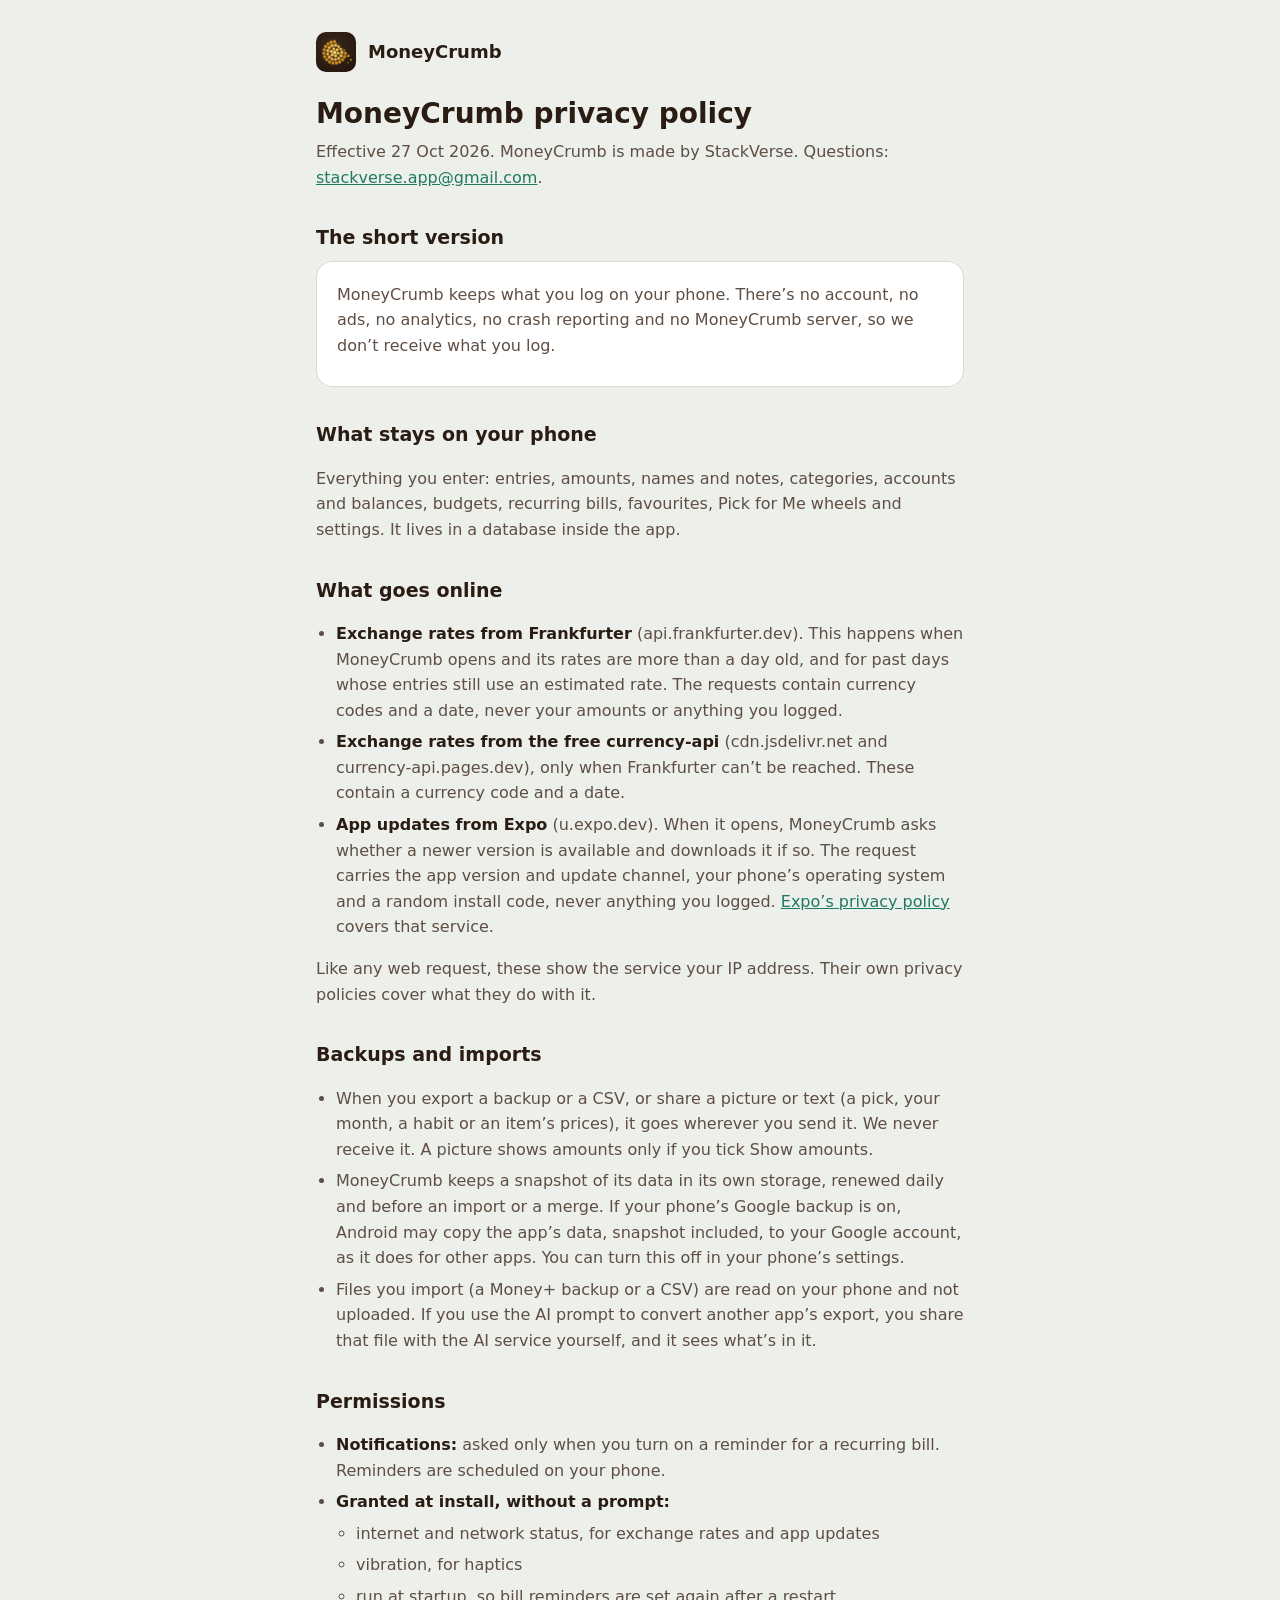
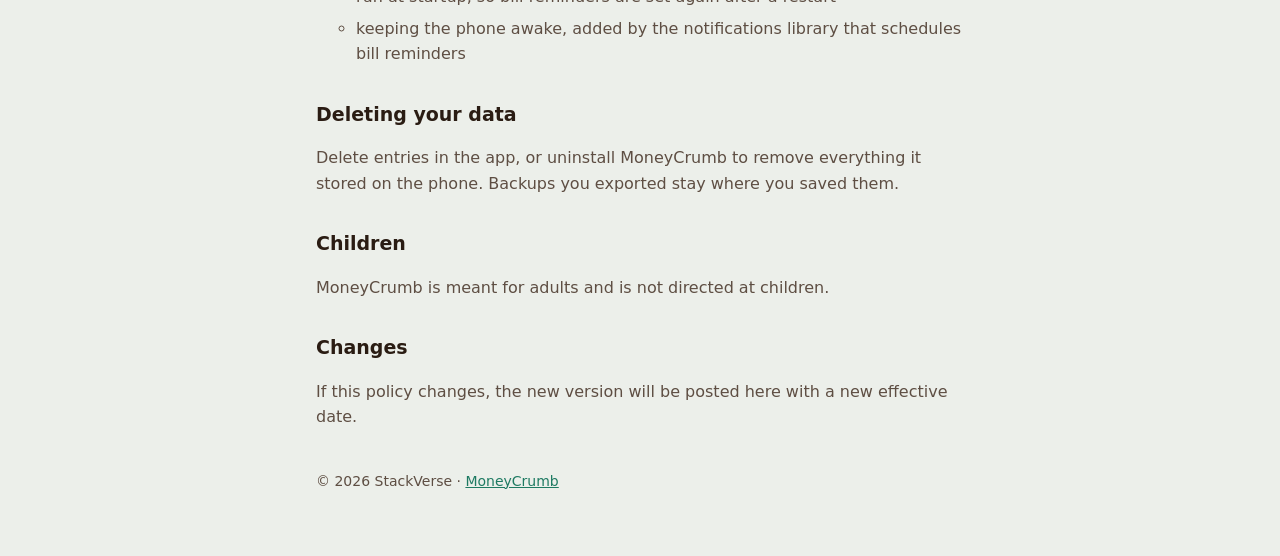
==== privacy.html @ 337c40f2 "initial commit" ====
<!doctype html>
<html lang="en">
<head>
  <meta charset="utf-8">
  <meta name="viewport" content="width=device-width, initial-scale=1">
  <title>MoneyCrumb privacy policy</title>
  <meta name="description" content="What MoneyCrumb keeps on your phone, and the little it sends online.">
  <link rel="icon" href="favicon.png">
  <link rel="stylesheet" href="style.css">
</head>
<body>
  <main>
    <!-- The text of docs/LAUNCH-KIT.md's privacy policy. When it changes, change both, with
         PRIVACY_UPDATED in src/lib/privacy.ts and the date below. -->
    <header>
      <img src="favicon.png" alt="">
      <a href="./">MoneyCrumb</a>
    </header>
    <h1>MoneyCrumb privacy policy</h1>
    <p class="meta">Effective 27 Oct 2026. MoneyCrumb is made by StackVerse. Questions: <a href="mailto:stackverse.app@gmail.com">stackverse.app@gmail.com</a>.</p>

    <h2>The short version</h2>
    <div class="card">
      <p>MoneyCrumb keeps what you log on your phone. There’s no account, no ads, no analytics, no crash reporting and no MoneyCrumb server, so we don’t receive what you log.</p>
    </div>

    <h2>What stays on your phone</h2>
    <p>Everything you enter: entries, amounts, names and notes, categories, accounts and balances, budgets, recurring bills, favourites, Pick for Me wheels and settings. It lives in a database inside the app.</p>

    <h2>What goes online</h2>
    <ul>
      <li><strong>Exchange rates from Frankfurter</strong> (api.frankfurter.dev). This happens when MoneyCrumb opens and its rates are more than a day old, and for past days whose entries still use an estimated rate. The requests contain currency codes and a date, never your amounts or anything you logged.</li>
      <li><strong>Exchange rates from the free currency-api</strong> (cdn.jsdelivr.net and currency-api.pages.dev), only when Frankfurter can’t be reached. These contain a currency code and a date.</li>
      <li><strong>App updates from Expo</strong> (u.expo.dev). When it opens, MoneyCrumb asks whether a newer version is available and downloads it if so. The request carries the app version and update channel, your phone’s operating system and a random install code, never anything you logged. <a href="https://expo.dev/privacy">Expo’s privacy policy</a> covers that service.</li>
    </ul>
    <p>Like any web request, these show the service your IP address. Their own privacy policies cover what they do with it.</p>

    <h2>Backups and imports</h2>
    <ul>
      <li>When you export a backup or a CSV, or share a picture or text (a pick, your month, a habit or an item’s prices), it goes wherever you send it. We never receive it. A picture shows amounts only if you tick Show amounts.</li>
      <li>MoneyCrumb keeps a snapshot of its data in its own storage, renewed daily and before an import or a merge. If your phone’s Google backup is on, Android may copy the app’s data, snapshot included, to your Google account, as it does for other apps. You can turn this off in your phone’s settings.</li>
      <li>Files you import (a Money+ backup or a CSV) are read on your phone and not uploaded. If you use the AI prompt to convert another app’s export, you share that file with the AI service yourself, and it sees what’s in it.</li>
    </ul>

    <h2>Permissions</h2>
    <ul>
      <li><strong>Notifications:</strong> asked only when you turn on a reminder for a recurring bill. Reminders are scheduled on your phone.</li>
      <li><strong>Granted at install, without a prompt:</strong>
        <ul>
          <li>internet and network status, for exchange rates and app updates</li>
          <li>vibration, for haptics</li>
          <li>run at startup, so bill reminders are set again after a restart</li>
          <li>keeping the phone awake, added by the notifications library that schedules bill reminders</li>
        </ul>
      </li>
    </ul>

    <h2>Deleting your data</h2>
    <p>Delete entries in the app, or uninstall MoneyCrumb to remove everything it stored on the phone. Backups you exported stay where you saved them.</p>

    <h2>Children</h2>
    <p>MoneyCrumb is meant for adults and is not directed at children.</p>

    <h2>Changes</h2>
    <p>If this policy changes, the new version will be posted here with a new effective date.</p>

    <footer>© 2026 StackVerse · <a href="./">MoneyCrumb</a></footer>
  </main>
</body>
</html>
---- style.css ----
:root {
  --page: #ecefea;
  --card: #ffffff;
  --border: #d9dbd3;
  --ink: #2a1c13;
  --sub: #5e4e43;
  --accent: #1e7a62;
  color-scheme: light;
}
@media (prefers-color-scheme: dark) {
  :root {
    --page: #110c22;
    --card: #1a1433;
    --border: #2e2552;
    --ink: #f6f2ff;
    --sub: #b7aed8;
    --accent: #fff0c2;
    color-scheme: dark;
  }
}
* { box-sizing: border-box; }
body {
  margin: 0;
  background: var(--page);
  color: var(--ink);
  font: 16px/1.6 system-ui, -apple-system, 'Segoe UI', Roboto, sans-serif;
}
main {
  max-width: 680px;
  margin: 0 auto;
  padding: 32px 16px 64px;
}
header { display: flex; align-items: center; gap: 12px; margin-bottom: 24px; }
header img { width: 40px; height: 40px; border-radius: 10px; }
header a { color: var(--ink); text-decoration: none; font-weight: 700; font-size: 18px; }
h1 { font-size: 28px; line-height: 1.25; margin: 0 0 8px; }
h2 { font-size: 19px; margin: 32px 0 8px; }
p, li { color: var(--sub); }
strong { color: var(--ink); }
ul { padding-left: 20px; }
li { margin: 6px 0; }
a { color: var(--accent); }
.meta { margin-top: 0; }
.card {
  background: var(--card);
  border: 1px solid var(--border);
  border-radius: 16px;
  padding: 4px 20px 12px;
}
footer { margin-top: 40px; font-size: 14px; color: var(--sub); }
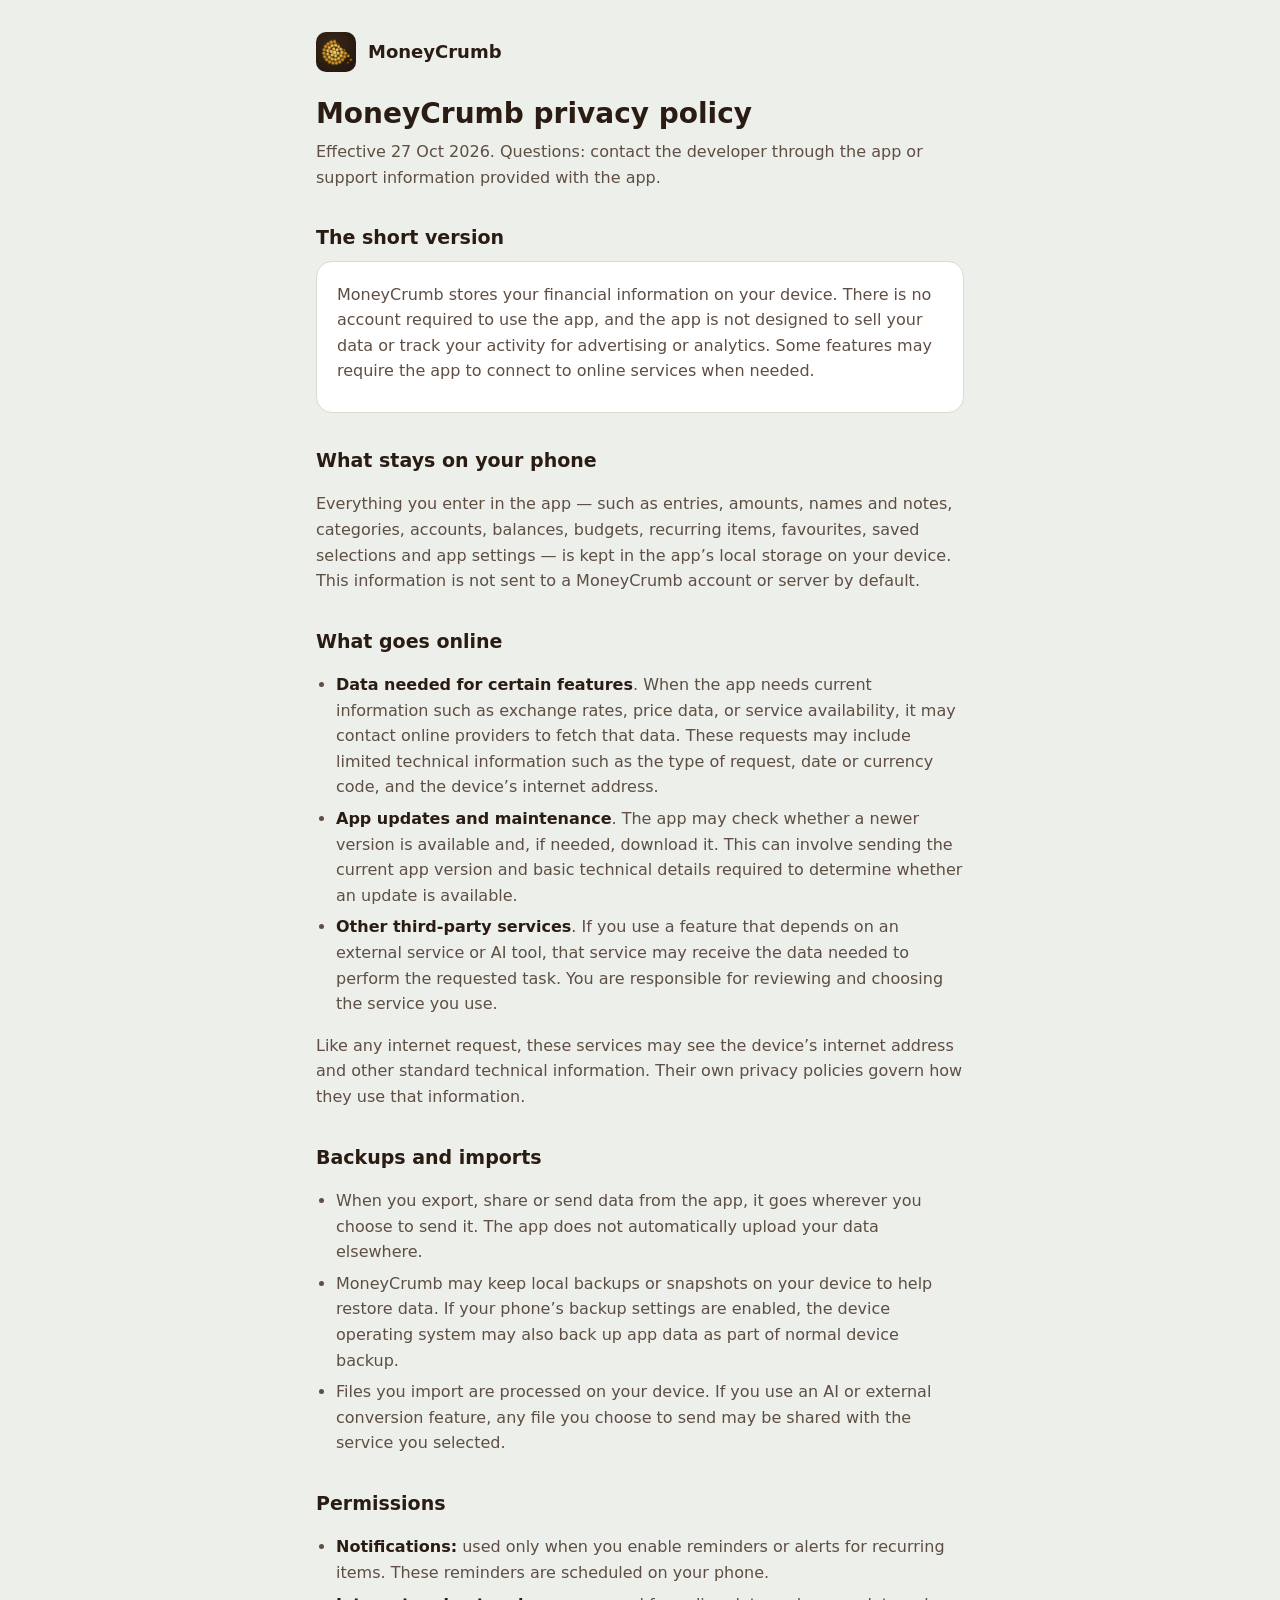
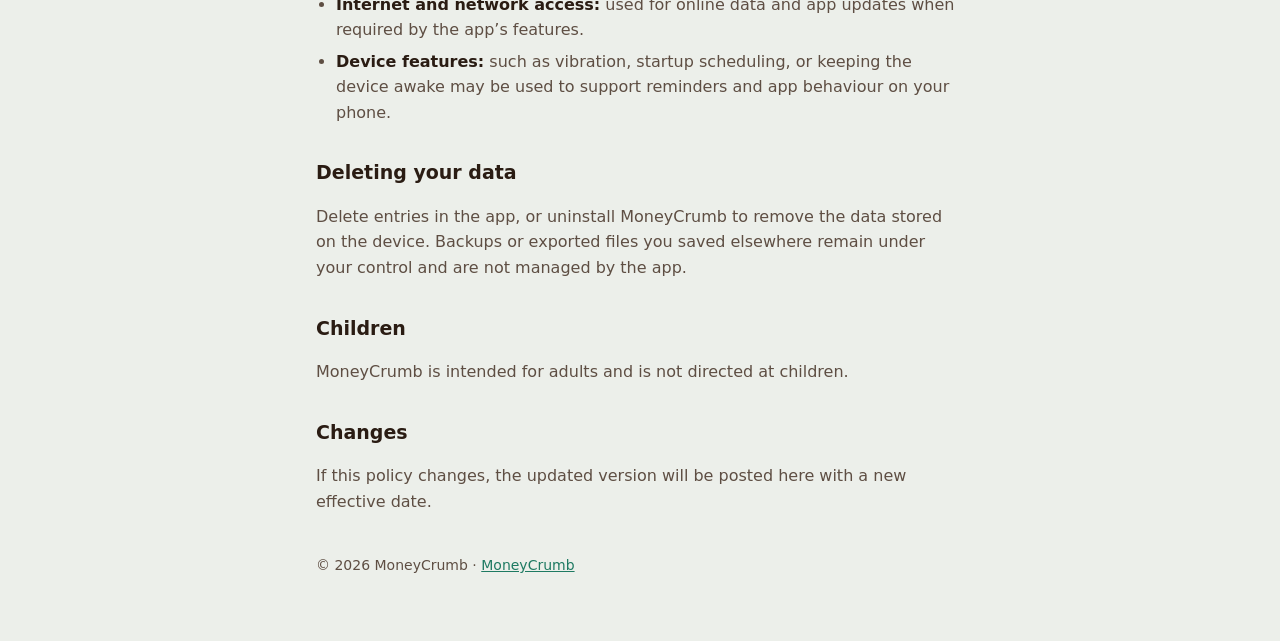
==== commit 87b7e9e0: "Generalize the privacy policy language to avoid overly specific service or company references" ====
--- a/privacy.html
+++ b/privacy.html
@@ -4,67 +4,59 @@
   <meta charset="utf-8">
   <meta name="viewport" content="width=device-width, initial-scale=1">
   <title>MoneyCrumb privacy policy</title>
-  <meta name="description" content="What MoneyCrumb keeps on your phone, and the little it sends online.">
+  <meta name="description" content="How MoneyCrumb handles your data and what may be shared when the app connects to online services.">
   <link rel="icon" href="favicon.png">
   <link rel="stylesheet" href="style.css">
 </head>
 <body>
   <main>
-    <!-- The text of docs/LAUNCH-KIT.md's privacy policy. When it changes, change both, with
-         PRIVACY_UPDATED in src/lib/privacy.ts and the date below. -->
     <header>
       <img src="favicon.png" alt="">
       <a href="./">MoneyCrumb</a>
     </header>
     <h1>MoneyCrumb privacy policy</h1>
-    <p class="meta">Effective 27 Oct 2026. MoneyCrumb is made by StackVerse. Questions: <a href="mailto:stackverse.app@gmail.com">stackverse.app@gmail.com</a>.</p>
+    <p class="meta">Effective 27 Oct 2026. Questions: contact the developer through the app or support information provided with the app.</p>
 
     <h2>The short version</h2>
     <div class="card">
-      <p>MoneyCrumb keeps what you log on your phone. There’s no account, no ads, no analytics, no crash reporting and no MoneyCrumb server, so we don’t receive what you log.</p>
+      <p>MoneyCrumb stores your financial information on your device. There is no account required to use the app, and the app is not designed to sell your data or track your activity for advertising or analytics. Some features may require the app to connect to online services when needed.</p>
     </div>
 
     <h2>What stays on your phone</h2>
-    <p>Everything you enter: entries, amounts, names and notes, categories, accounts and balances, budgets, recurring bills, favourites, Pick for Me wheels and settings. It lives in a database inside the app.</p>
+    <p>Everything you enter in the app — such as entries, amounts, names and notes, categories, accounts, balances, budgets, recurring items, favourites, saved selections and app settings — is kept in the app’s local storage on your device. This information is not sent to a MoneyCrumb account or server by default.</p>
 
     <h2>What goes online</h2>
     <ul>
-      <li><strong>Exchange rates from Frankfurter</strong> (api.frankfurter.dev). This happens when MoneyCrumb opens and its rates are more than a day old, and for past days whose entries still use an estimated rate. The requests contain currency codes and a date, never your amounts or anything you logged.</li>
-      <li><strong>Exchange rates from the free currency-api</strong> (cdn.jsdelivr.net and currency-api.pages.dev), only when Frankfurter can’t be reached. These contain a currency code and a date.</li>
-      <li><strong>App updates from Expo</strong> (u.expo.dev). When it opens, MoneyCrumb asks whether a newer version is available and downloads it if so. The request carries the app version and update channel, your phone’s operating system and a random install code, never anything you logged. <a href="https://expo.dev/privacy">Expo’s privacy policy</a> covers that service.</li>
+      <li><strong>Data needed for certain features</strong>. When the app needs current information such as exchange rates, price data, or service availability, it may contact online providers to fetch that data. These requests may include limited technical information such as the type of request, date or currency code, and the device’s internet address.</li>
+      <li><strong>App updates and maintenance</strong>. The app may check whether a newer version is available and, if needed, download it. This can involve sending the current app version and basic technical details required to determine whether an update is available.</li>
+      <li><strong>Other third-party services</strong>. If you use a feature that depends on an external service or AI tool, that service may receive the data needed to perform the requested task. You are responsible for reviewing and choosing the service you use.</li>
     </ul>
-    <p>Like any web request, these show the service your IP address. Their own privacy policies cover what they do with it.</p>
+    <p>Like any internet request, these services may see the device’s internet address and other standard technical information. Their own privacy policies govern how they use that information.</p>
 
     <h2>Backups and imports</h2>
     <ul>
-      <li>When you export a backup or a CSV, or share a picture or text (a pick, your month, a habit or an item’s prices), it goes wherever you send it. We never receive it. A picture shows amounts only if you tick Show amounts.</li>
-      <li>MoneyCrumb keeps a snapshot of its data in its own storage, renewed daily and before an import or a merge. If your phone’s Google backup is on, Android may copy the app’s data, snapshot included, to your Google account, as it does for other apps. You can turn this off in your phone’s settings.</li>
-      <li>Files you import (a Money+ backup or a CSV) are read on your phone and not uploaded. If you use the AI prompt to convert another app’s export, you share that file with the AI service yourself, and it sees what’s in it.</li>
+      <li>When you export, share or send data from the app, it goes wherever you choose to send it. The app does not automatically upload your data elsewhere.</li>
+      <li>MoneyCrumb may keep local backups or snapshots on your device to help restore data. If your phone’s backup settings are enabled, the device operating system may also back up app data as part of normal device backup.</li>
+      <li>Files you import are processed on your device. If you use an AI or external conversion feature, any file you choose to send may be shared with the service you selected.</li>
     </ul>
 
     <h2>Permissions</h2>
     <ul>
-      <li><strong>Notifications:</strong> asked only when you turn on a reminder for a recurring bill. Reminders are scheduled on your phone.</li>
-      <li><strong>Granted at install, without a prompt:</strong>
-        <ul>
-          <li>internet and network status, for exchange rates and app updates</li>
-          <li>vibration, for haptics</li>
-          <li>run at startup, so bill reminders are set again after a restart</li>
-          <li>keeping the phone awake, added by the notifications library that schedules bill reminders</li>
-        </ul>
-      </li>
+      <li><strong>Notifications:</strong> used only when you enable reminders or alerts for recurring items. These reminders are scheduled on your phone.</li>
+      <li><strong>Internet and network access:</strong> used for online data and app updates when required by the app’s features.</li>
+      <li><strong>Device features:</strong> such as vibration, startup scheduling, or keeping the device awake may be used to support reminders and app behaviour on your phone.</li>
     </ul>
 
     <h2>Deleting your data</h2>
-    <p>Delete entries in the app, or uninstall MoneyCrumb to remove everything it stored on the phone. Backups you exported stay where you saved them.</p>
+    <p>Delete entries in the app, or uninstall MoneyCrumb to remove the data stored on the device. Backups or exported files you saved elsewhere remain under your control and are not managed by the app.</p>
 
     <h2>Children</h2>
-    <p>MoneyCrumb is meant for adults and is not directed at children.</p>
+    <p>MoneyCrumb is intended for adults and is not directed at children.</p>
 
     <h2>Changes</h2>
-    <p>If this policy changes, the new version will be posted here with a new effective date.</p>
+    <p>If this policy changes, the updated version will be posted here with a new effective date.</p>
 
-    <footer>© 2026 StackVerse · <a href="./">MoneyCrumb</a></footer>
+    <footer>© 2026 MoneyCrumb · <a href="./">MoneyCrumb</a></footer>
   </main>
 </body>
 </html>
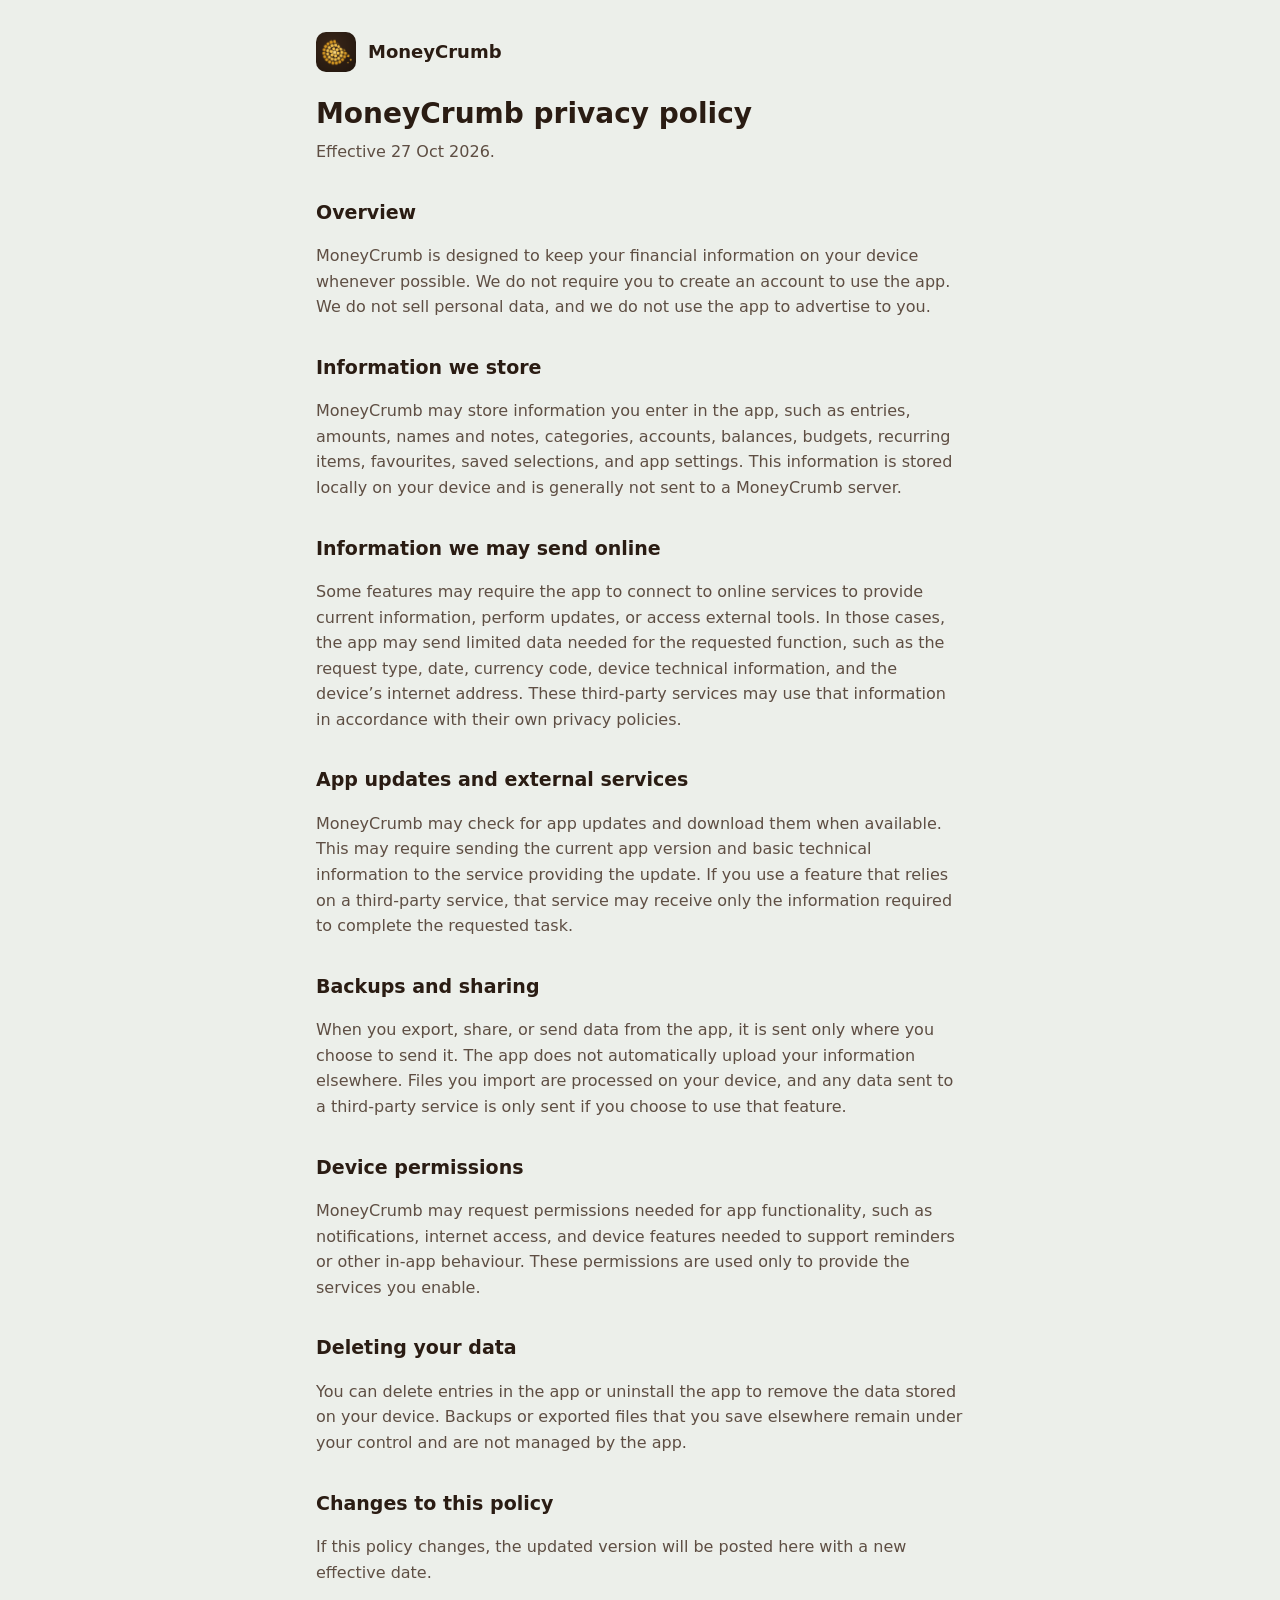
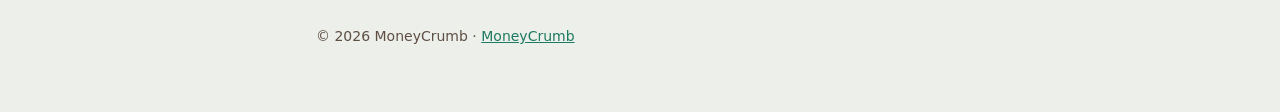
==== commit 8d3d755d: "Make the privacy policy standard, general, and less specific while keeping the same structure" ====
--- a/privacy.html
+++ b/privacy.html
@@ -4,7 +4,7 @@
   <meta charset="utf-8">
   <meta name="viewport" content="width=device-width, initial-scale=1">
   <title>MoneyCrumb privacy policy</title>
-  <meta name="description" content="How MoneyCrumb handles your data and what may be shared when the app connects to online services.">
+  <meta name="description" content="How MoneyCrumb handles your data and when it may connect to online services.">
   <link rel="icon" href="favicon.png">
   <link rel="stylesheet" href="style.css">
 </head>
@@ -15,45 +15,30 @@
       <a href="./">MoneyCrumb</a>
     </header>
     <h1>MoneyCrumb privacy policy</h1>
-    <p class="meta">Effective 27 Oct 2026. Questions: contact the developer through the app or support information provided with the app.</p>
+    <p class="meta">Effective 27 Oct 2026.</p>
 
-    <h2>The short version</h2>
-    <div class="card">
-      <p>MoneyCrumb stores your financial information on your device. There is no account required to use the app, and the app is not designed to sell your data or track your activity for advertising or analytics. Some features may require the app to connect to online services when needed.</p>
-    </div>
+    <h2>Overview</h2>
+    <p>MoneyCrumb is designed to keep your financial information on your device whenever possible. We do not require you to create an account to use the app. We do not sell personal data, and we do not use the app to advertise to you.</p>
 
-    <h2>What stays on your phone</h2>
-    <p>Everything you enter in the app — such as entries, amounts, names and notes, categories, accounts, balances, budgets, recurring items, favourites, saved selections and app settings — is kept in the app’s local storage on your device. This information is not sent to a MoneyCrumb account or server by default.</p>
+    <h2>Information we store</h2>
+    <p>MoneyCrumb may store information you enter in the app, such as entries, amounts, names and notes, categories, accounts, balances, budgets, recurring items, favourites, saved selections, and app settings. This information is stored locally on your device and is generally not sent to a MoneyCrumb server.</p>
 
-    <h2>What goes online</h2>
-    <ul>
-      <li><strong>Data needed for certain features</strong>. When the app needs current information such as exchange rates, price data, or service availability, it may contact online providers to fetch that data. These requests may include limited technical information such as the type of request, date or currency code, and the device’s internet address.</li>
-      <li><strong>App updates and maintenance</strong>. The app may check whether a newer version is available and, if needed, download it. This can involve sending the current app version and basic technical details required to determine whether an update is available.</li>
-      <li><strong>Other third-party services</strong>. If you use a feature that depends on an external service or AI tool, that service may receive the data needed to perform the requested task. You are responsible for reviewing and choosing the service you use.</li>
-    </ul>
-    <p>Like any internet request, these services may see the device’s internet address and other standard technical information. Their own privacy policies govern how they use that information.</p>
+    <h2>Information we may send online</h2>
+    <p>Some features may require the app to connect to online services to provide current information, perform updates, or access external tools. In those cases, the app may send limited data needed for the requested function, such as the request type, date, currency code, device technical information, and the device’s internet address. These third-party services may use that information in accordance with their own privacy policies.</p>
 
-    <h2>Backups and imports</h2>
-    <ul>
-      <li>When you export, share or send data from the app, it goes wherever you choose to send it. The app does not automatically upload your data elsewhere.</li>
-      <li>MoneyCrumb may keep local backups or snapshots on your device to help restore data. If your phone’s backup settings are enabled, the device operating system may also back up app data as part of normal device backup.</li>
-      <li>Files you import are processed on your device. If you use an AI or external conversion feature, any file you choose to send may be shared with the service you selected.</li>
-    </ul>
+    <h2>App updates and external services</h2>
+    <p>MoneyCrumb may check for app updates and download them when available. This may require sending the current app version and basic technical information to the service providing the update. If you use a feature that relies on a third-party service, that service may receive only the information required to complete the requested task.</p>
 
-    <h2>Permissions</h2>
-    <ul>
-      <li><strong>Notifications:</strong> used only when you enable reminders or alerts for recurring items. These reminders are scheduled on your phone.</li>
-      <li><strong>Internet and network access:</strong> used for online data and app updates when required by the app’s features.</li>
-      <li><strong>Device features:</strong> such as vibration, startup scheduling, or keeping the device awake may be used to support reminders and app behaviour on your phone.</li>
-    </ul>
+    <h2>Backups and sharing</h2>
+    <p>When you export, share, or send data from the app, it is sent only where you choose to send it. The app does not automatically upload your information elsewhere. Files you import are processed on your device, and any data sent to a third-party service is only sent if you choose to use that feature.</p>
+
+    <h2>Device permissions</h2>
+    <p>MoneyCrumb may request permissions needed for app functionality, such as notifications, internet access, and device features needed to support reminders or other in-app behaviour. These permissions are used only to provide the services you enable.</p>
 
     <h2>Deleting your data</h2>
-    <p>Delete entries in the app, or uninstall MoneyCrumb to remove the data stored on the device. Backups or exported files you saved elsewhere remain under your control and are not managed by the app.</p>
+    <p>You can delete entries in the app or uninstall the app to remove the data stored on your device. Backups or exported files that you save elsewhere remain under your control and are not managed by the app.</p>
 
-    <h2>Children</h2>
-    <p>MoneyCrumb is intended for adults and is not directed at children.</p>
-
-    <h2>Changes</h2>
+    <h2>Changes to this policy</h2>
     <p>If this policy changes, the updated version will be posted here with a new effective date.</p>
 
     <footer>© 2026 MoneyCrumb · <a href="./">MoneyCrumb</a></footer>
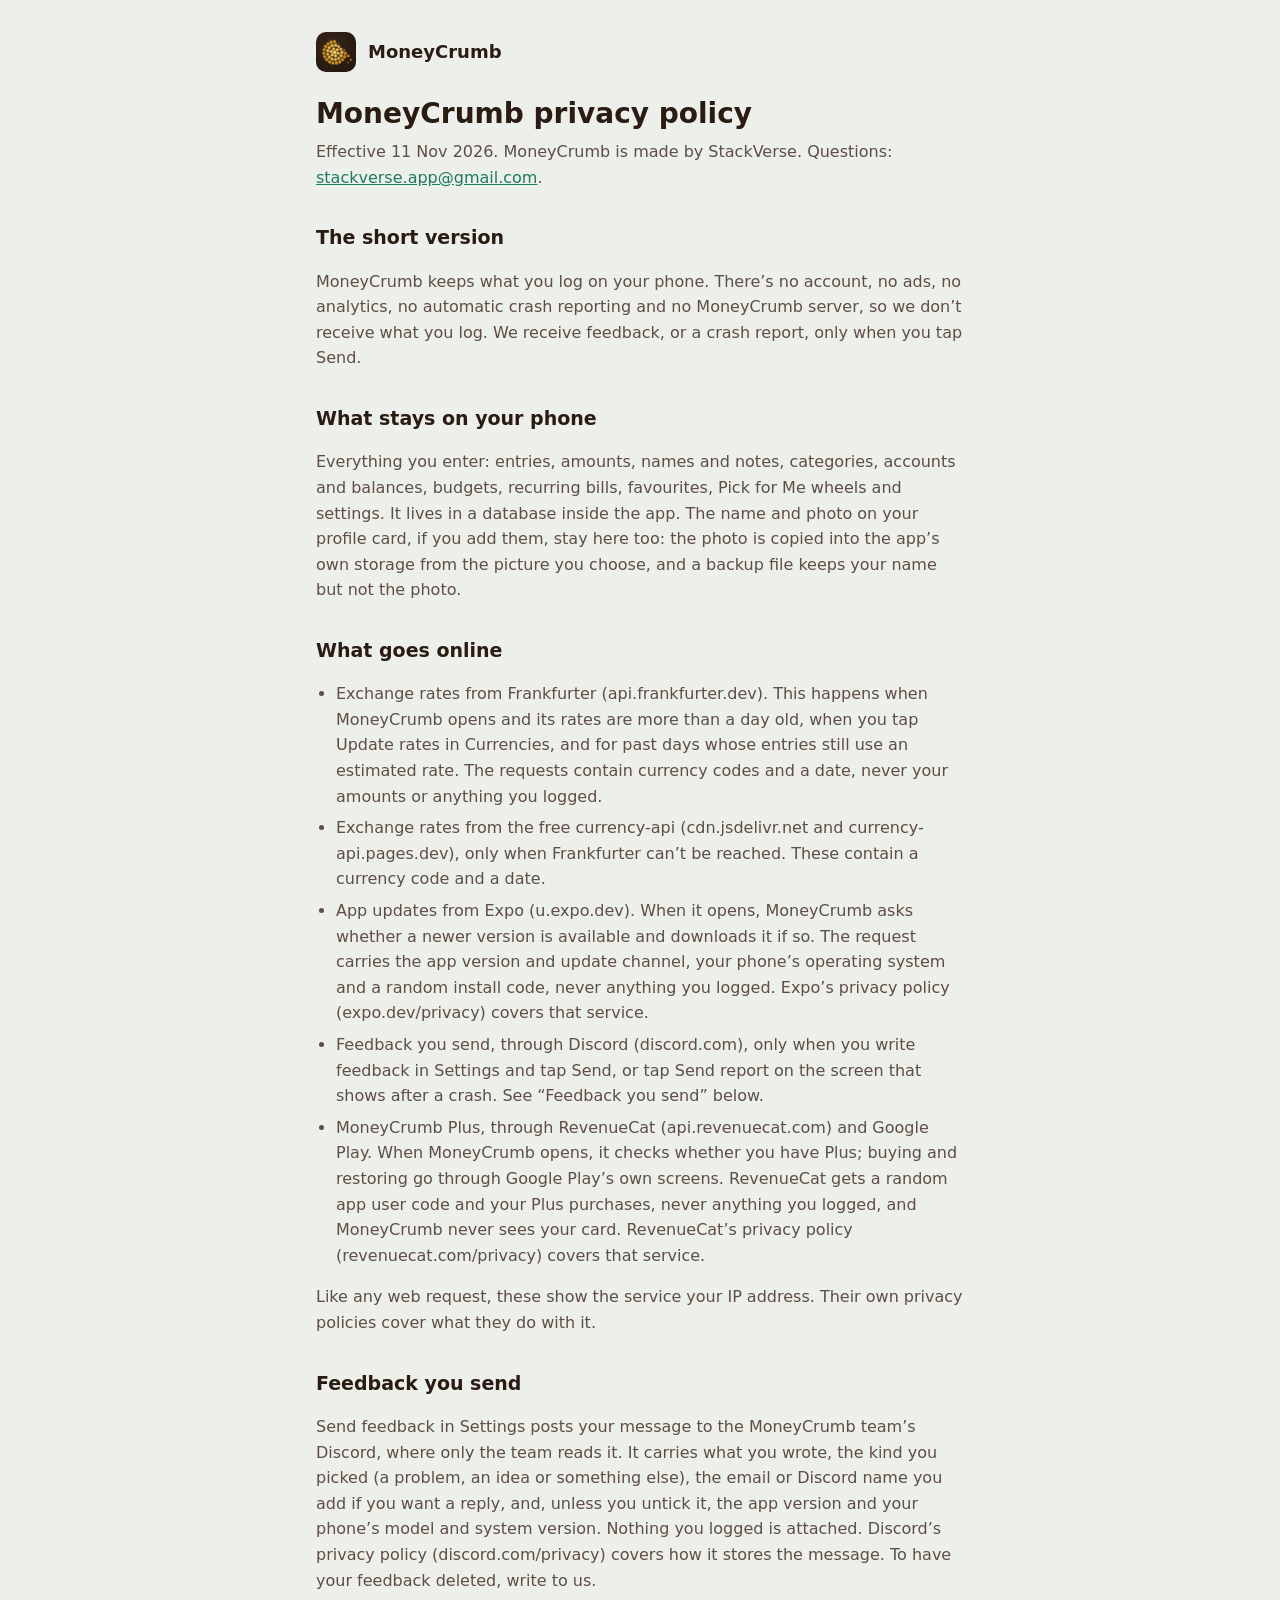
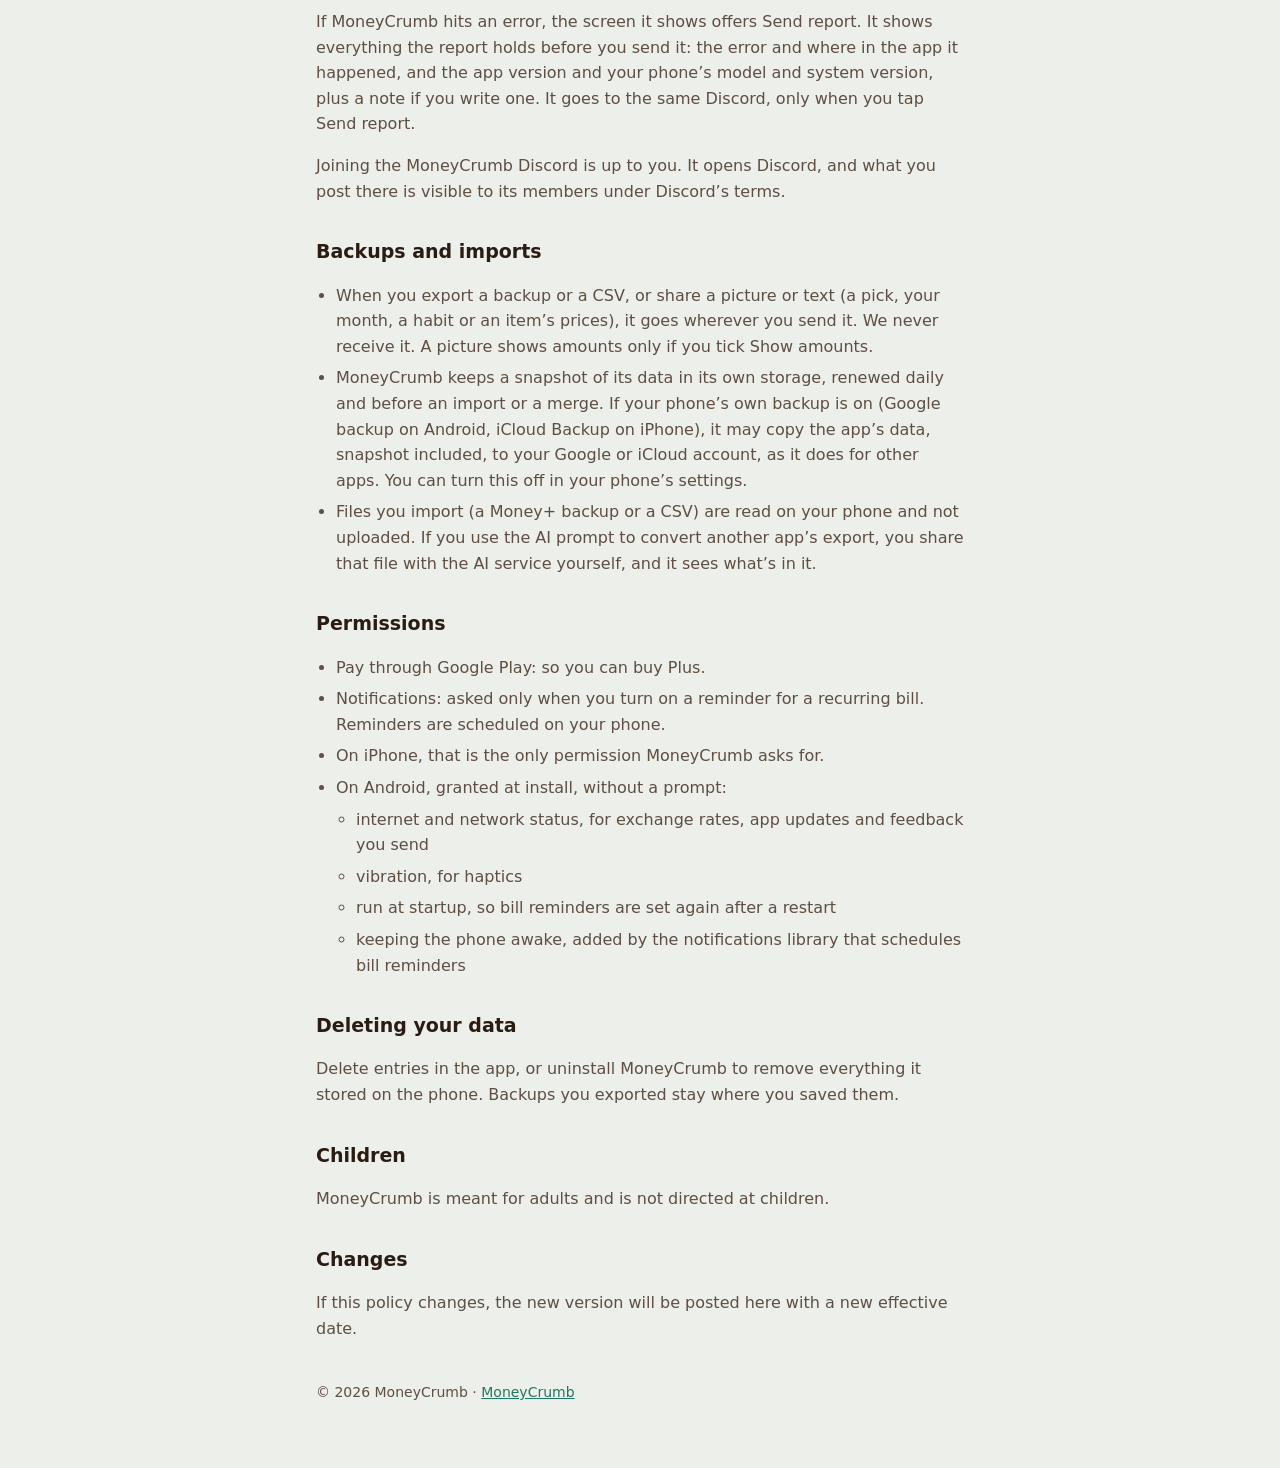
==== commit ccbf1ec8: "Privacy policy: the 11 Nov version, made by StackVerse The page still said 27 Oct. This is the launc" ====
--- a/privacy.html
+++ b/privacy.html
@@ -4,7 +4,7 @@
   <meta charset="utf-8">
   <meta name="viewport" content="width=device-width, initial-scale=1">
   <title>MoneyCrumb privacy policy</title>
-  <meta name="description" content="How MoneyCrumb handles your data and when it may connect to online services.">
+  <meta name="description" content="How MoneyCrumb handles your data: what stays on your phone, and the few things that go online.">
   <link rel="icon" href="favicon.png">
   <link rel="stylesheet" href="style.css">
 </head>
@@ -15,31 +15,59 @@
       <a href="./">MoneyCrumb</a>
     </header>
     <h1>MoneyCrumb privacy policy</h1>
-    <p class="meta">Effective 27 Oct 2026.</p>
+    <p class="meta">Effective 11 Nov 2026. MoneyCrumb is made by StackVerse. Questions: <a href="mailto:stackverse.app@gmail.com">stackverse.app@gmail.com</a>.</p>
 
-    <h2>Overview</h2>
-    <p>MoneyCrumb is designed to keep your financial information on your device whenever possible. We do not require you to create an account to use the app. We do not sell personal data, and we do not use the app to advertise to you.</p>
+    <h2>The short version</h2>
+    <p>MoneyCrumb keeps what you log on your phone. There’s no account, no ads, no analytics, no automatic crash reporting and no MoneyCrumb server, so we don’t receive what you log. We receive feedback, or a crash report, only when you tap Send.</p>
 
-    <h2>Information we store</h2>
-    <p>MoneyCrumb may store information you enter in the app, such as entries, amounts, names and notes, categories, accounts, balances, budgets, recurring items, favourites, saved selections, and app settings. This information is stored locally on your device and is generally not sent to a MoneyCrumb server.</p>
+    <h2>What stays on your phone</h2>
+    <p>Everything you enter: entries, amounts, names and notes, categories, accounts and balances, budgets, recurring bills, favourites, Pick for Me wheels and settings. It lives in a database inside the app. The name and photo on your profile card, if you add them, stay here too: the photo is copied into the app’s own storage from the picture you choose, and a backup file keeps your name but not the photo.</p>
 
-    <h2>Information we may send online</h2>
-    <p>Some features may require the app to connect to online services to provide current information, perform updates, or access external tools. In those cases, the app may send limited data needed for the requested function, such as the request type, date, currency code, device technical information, and the device’s internet address. These third-party services may use that information in accordance with their own privacy policies.</p>
+    <h2>What goes online</h2>
+    <ul>
+      <li>Exchange rates from Frankfurter (api.frankfurter.dev). This happens when MoneyCrumb opens and its rates are more than a day old, when you tap Update rates in Currencies, and for past days whose entries still use an estimated rate. The requests contain currency codes and a date, never your amounts or anything you logged.</li>
+      <li>Exchange rates from the free currency-api (cdn.jsdelivr.net and currency-api.pages.dev), only when Frankfurter can’t be reached. These contain a currency code and a date.</li>
+      <li>App updates from Expo (u.expo.dev). When it opens, MoneyCrumb asks whether a newer version is available and downloads it if so. The request carries the app version and update channel, your phone’s operating system and a random install code, never anything you logged. Expo’s privacy policy (expo.dev/privacy) covers that service.</li>
+      <li>Feedback you send, through Discord (discord.com), only when you write feedback in Settings and tap Send, or tap Send report on the screen that shows after a crash. See “Feedback you send” below.</li>
+      <li>MoneyCrumb Plus, through RevenueCat (api.revenuecat.com) and Google Play. When MoneyCrumb opens, it checks whether you have Plus; buying and restoring go through Google Play’s own screens. RevenueCat gets a random app user code and your Plus purchases, never anything you logged, and MoneyCrumb never sees your card. RevenueCat’s privacy policy (revenuecat.com/privacy) covers that service.</li>
+    </ul>
+    <p>Like any web request, these show the service your IP address. Their own privacy policies cover what they do with it.</p>
 
-    <h2>App updates and external services</h2>
-    <p>MoneyCrumb may check for app updates and download them when available. This may require sending the current app version and basic technical information to the service providing the update. If you use a feature that relies on a third-party service, that service may receive only the information required to complete the requested task.</p>
+    <h2>Feedback you send</h2>
+    <p>Send feedback in Settings posts your message to the MoneyCrumb team’s Discord, where only the team reads it. It carries what you wrote, the kind you picked (a problem, an idea or something else), the email or Discord name you add if you want a reply, and, unless you untick it, the app version and your phone’s model and system version. Nothing you logged is attached. Discord’s privacy policy (discord.com/privacy) covers how it stores the message. To have your feedback deleted, write to us.</p>
+    <p>If MoneyCrumb hits an error, the screen it shows offers Send report. It shows everything the report holds before you send it: the error and where in the app it happened, and the app version and your phone’s model and system version, plus a note if you write one. It goes to the same Discord, only when you tap Send report.</p>
+    <p>Joining the MoneyCrumb Discord is up to you. It opens Discord, and what you post there is visible to its members under Discord’s terms.</p>
 
-    <h2>Backups and sharing</h2>
-    <p>When you export, share, or send data from the app, it is sent only where you choose to send it. The app does not automatically upload your information elsewhere. Files you import are processed on your device, and any data sent to a third-party service is only sent if you choose to use that feature.</p>
+    <h2>Backups and imports</h2>
+    <ul>
+      <li>When you export a backup or a CSV, or share a picture or text (a pick, your month, a habit or an item’s prices), it goes wherever you send it. We never receive it. A picture shows amounts only if you tick Show amounts.</li>
+      <li>MoneyCrumb keeps a snapshot of its data in its own storage, renewed daily and before an import or a merge. If your phone’s own backup is on (Google backup on Android, iCloud Backup on iPhone), it may copy the app’s data, snapshot included, to your Google or iCloud account, as it does for other apps. You can turn this off in your phone’s settings.</li>
+      <li>Files you import (a Money+ backup or a CSV) are read on your phone and not uploaded. If you use the AI prompt to convert another app’s export, you share that file with the AI service yourself, and it sees what’s in it.</li>
+    </ul>
 
-    <h2>Device permissions</h2>
-    <p>MoneyCrumb may request permissions needed for app functionality, such as notifications, internet access, and device features needed to support reminders or other in-app behaviour. These permissions are used only to provide the services you enable.</p>
+    <h2>Permissions</h2>
+    <ul>
+      <li>Pay through Google Play: so you can buy Plus.</li>
+      <li>Notifications: asked only when you turn on a reminder for a recurring bill. Reminders are scheduled on your phone.</li>
+      <li>On iPhone, that is the only permission MoneyCrumb asks for.</li>
+      <li>On Android, granted at install, without a prompt:
+        <ul>
+          <li>internet and network status, for exchange rates, app updates and feedback you send</li>
+          <li>vibration, for haptics</li>
+          <li>run at startup, so bill reminders are set again after a restart</li>
+          <li>keeping the phone awake, added by the notifications library that schedules bill reminders</li>
+        </ul>
+      </li>
+    </ul>
 
     <h2>Deleting your data</h2>
-    <p>You can delete entries in the app or uninstall the app to remove the data stored on your device. Backups or exported files that you save elsewhere remain under your control and are not managed by the app.</p>
+    <p>Delete entries in the app, or uninstall MoneyCrumb to remove everything it stored on the phone. Backups you exported stay where you saved them.</p>
 
-    <h2>Changes to this policy</h2>
-    <p>If this policy changes, the updated version will be posted here with a new effective date.</p>
+    <h2>Children</h2>
+    <p>MoneyCrumb is meant for adults and is not directed at children.</p>
+
+    <h2>Changes</h2>
+    <p>If this policy changes, the new version will be posted here with a new effective date.</p>
 
     <footer>© 2026 MoneyCrumb · <a href="./">MoneyCrumb</a></footer>
   </main>
--- a/style.css
+++ b/style.css
@@ -47,4 +47,37 @@
   border-radius: 16px;
   padding: 4px 20px 12px;
 }
+.button-row {
+  display: flex;
+  flex-wrap: wrap;
+  gap: 12px;
+  margin: 20px 0 28px;
+}
+.google-play-badge {
+  display: inline-flex;
+  align-items: center;
+  gap: 12px;
+  min-height: 64px;
+  padding: 8px 18px;
+  border: 1px solid #a6a6a6;
+  border-radius: 8px;
+  background: #000;
+  color: #fff;
+  text-decoration: none;
+  box-shadow: 0 2px 4px rgb(0 0 0 / 18%);
+  transition: box-shadow 0.15s ease, transform 0.15s ease;
+}
+.google-play-badge:hover {
+  color: #fff;
+  box-shadow: 0 4px 10px rgb(0 0 0 / 22%);
+  transform: translateY(-1px);
+}
+.google-play-badge:focus-visible {
+  outline: 3px solid var(--accent);
+  outline-offset: 3px;
+}
+.play-icon { display: block; width: 30px; height: 30px; flex: none; }
+.badge-copy { display: flex; flex-direction: column; line-height: 1.15; }
+.badge-eyebrow { font-size: 10px; letter-spacing: 0.08em; }
+.badge-title { margin-top: 3px; font-size: 19px; font-weight: 600; letter-spacing: -0.02em; }
 footer { margin-top: 40px; font-size: 14px; color: var(--sub); }
